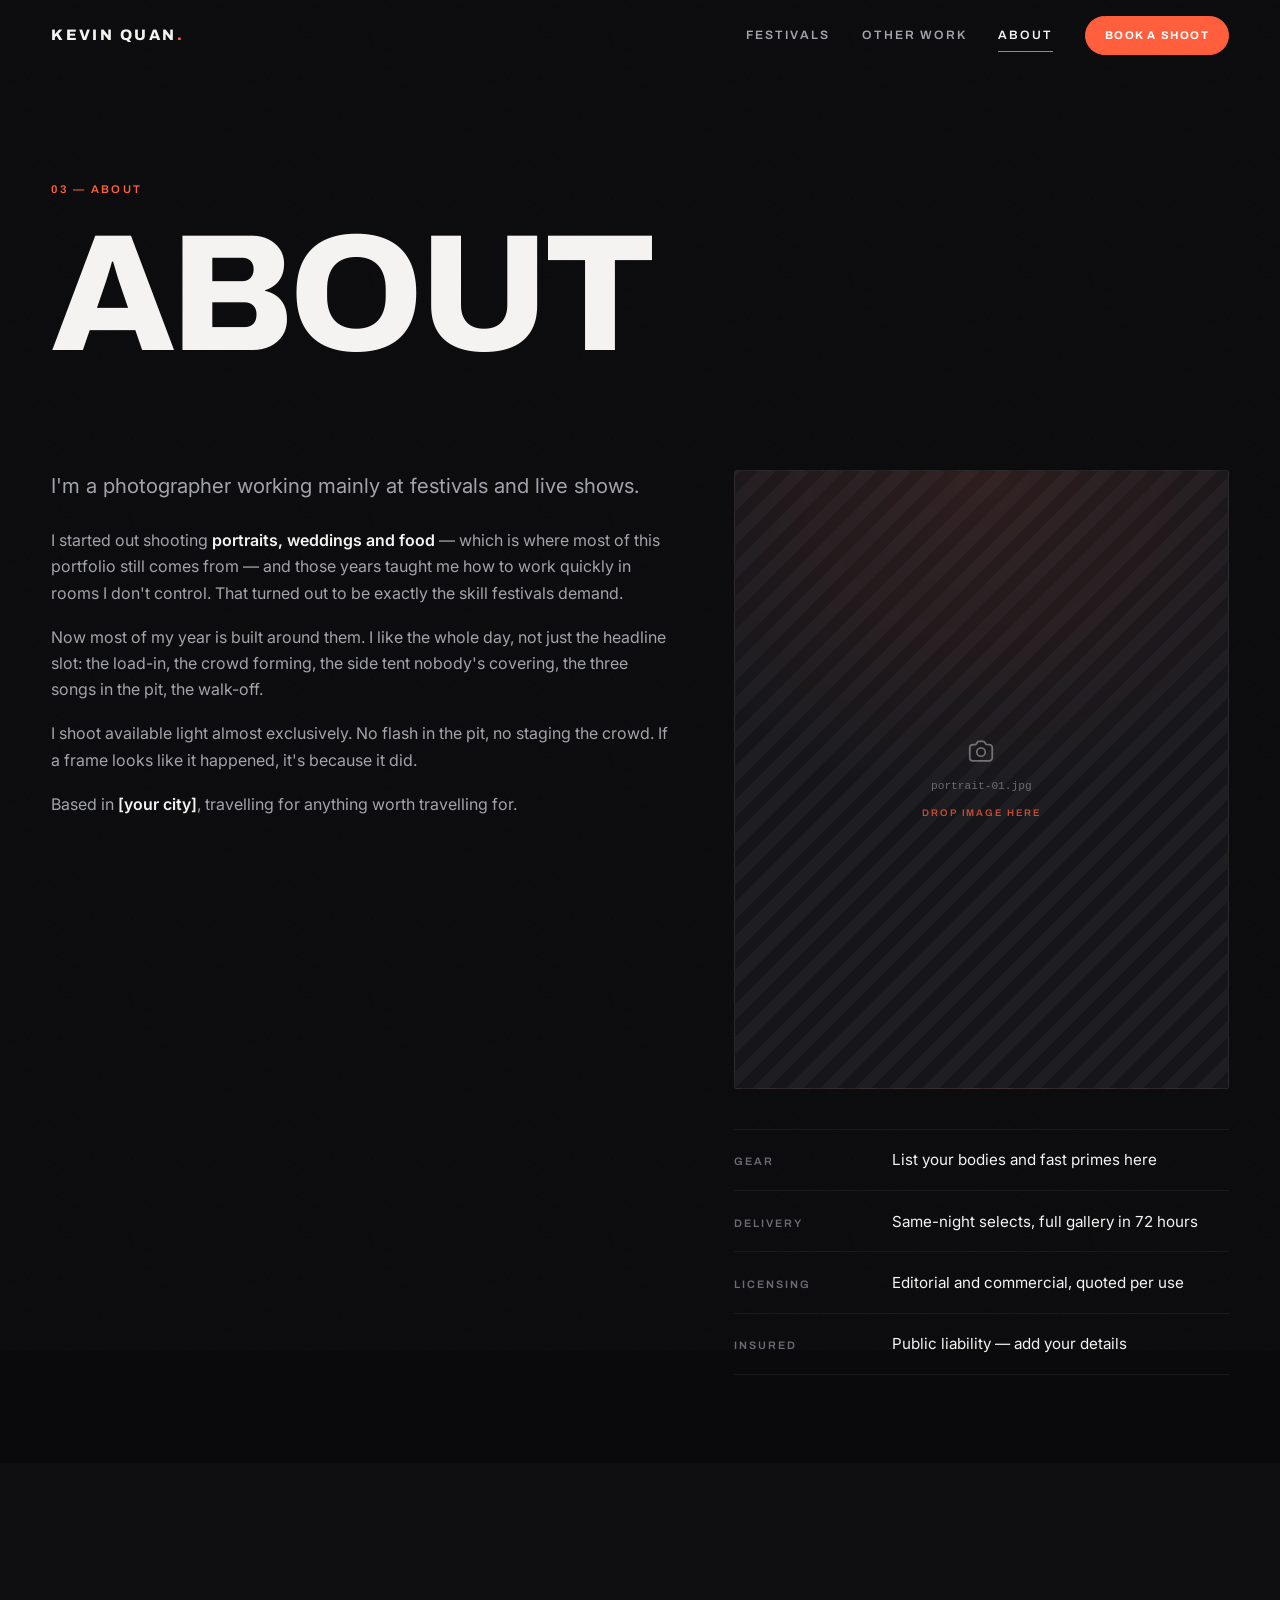
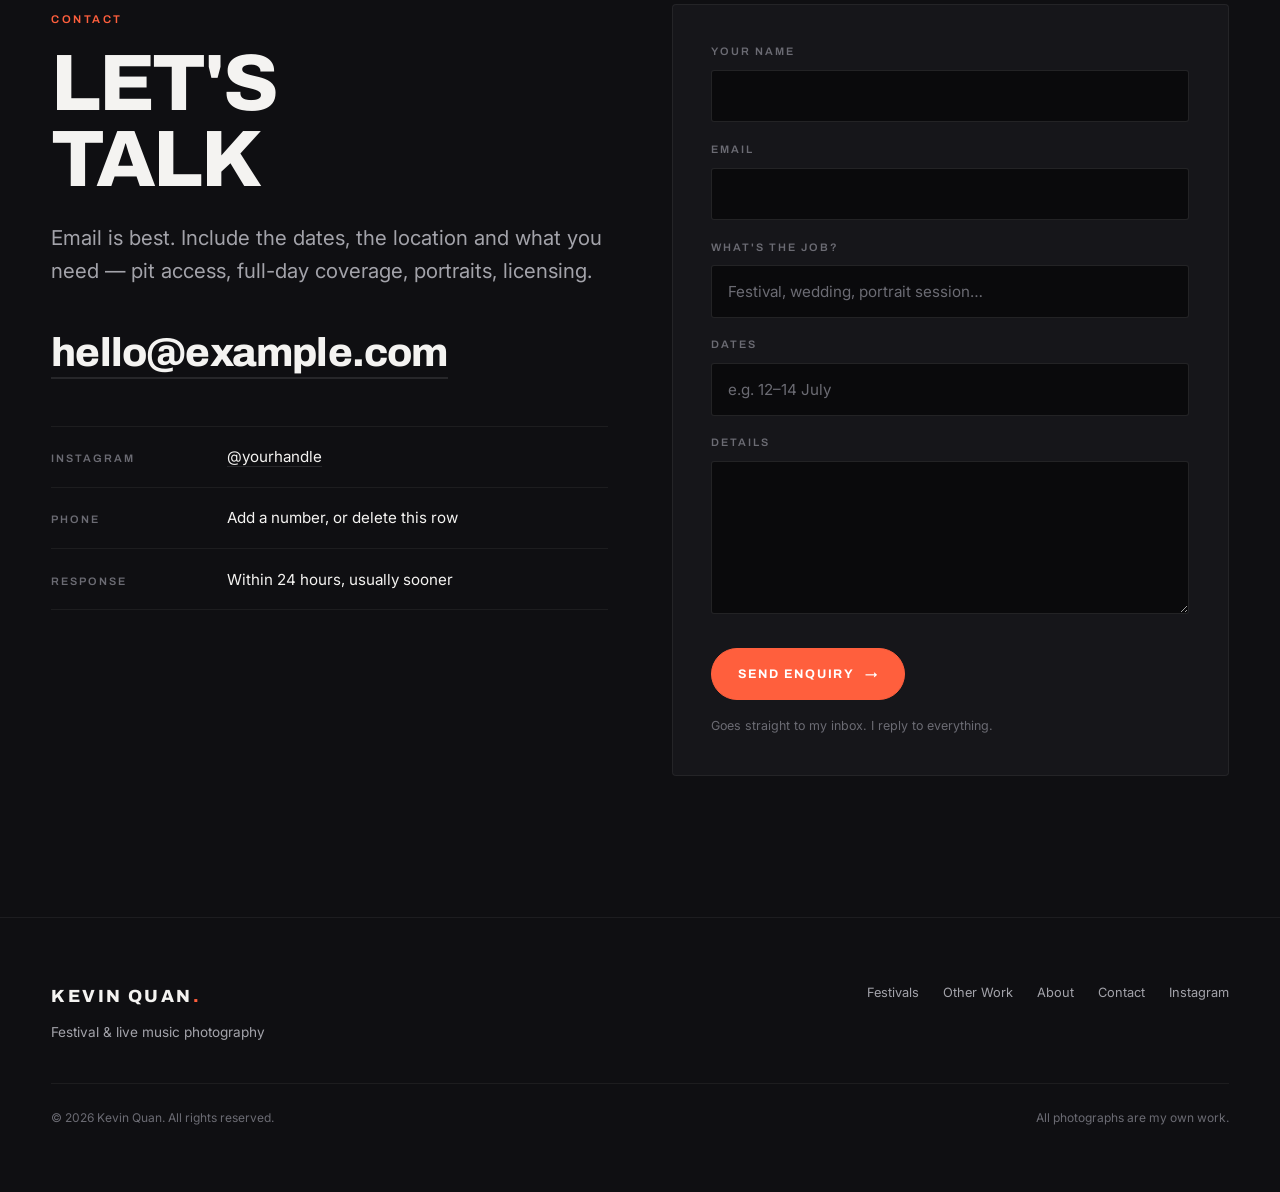
==== about.html @ b8f8f0ef "Initial site Static photography portfolio: festivals lead, with portraits, weddings and food under O" ====
<!doctype html>
<html lang="en">
<head>
<meta charset="utf-8">
<meta name="viewport" content="width=device-width, initial-scale=1">
<title>About &amp; Contact — Kevin Quan</title>
<meta name="description" content="About Kevin Quan, festival and live music photographer, and how to book a shoot.">
<meta name="theme-color" content="#0a0a0c">

<link rel="icon" href="assets/img/favicon.svg" type="image/svg+xml">
<link rel="preconnect" href="https://fonts.googleapis.com">
<link rel="preconnect" href="https://fonts.gstatic.com" crossorigin>
<link rel="stylesheet" href="https://fonts.googleapis.com/css2?family=Archivo:wght@600;700;800&family=Inter:wght@400;500;600&display=swap">
<link rel="stylesheet" href="assets/css/style.css">
<!-- If JavaScript is off, don't leave the page hidden behind the reveal animation -->
<noscript><style>[data-reveal]{opacity:1 !important;transform:none !important}</style></noscript>
</head>

<body data-page="about">

<div class="grain" aria-hidden="true"></div>
<a class="skip" href="#main">Skip to content</a>

<header class="nav is-stuck" id="nav">
  <div class="nav__inner">
    <a class="nav__brand" href="index.html">Kevin Quan<i>.</i></a>
    <nav class="nav__links" aria-label="Main">
      <a href="festivals.html" data-nav="festivals">Festivals</a>
      <a href="work.html" data-nav="work">Other Work</a>
      <a href="about.html" data-nav="about">About</a>
      <a class="btn btn--sm btn--accent" href="#contact">Book a shoot</a>
    </nav>
    <button class="nav__toggle" type="button" aria-label="Menu" aria-expanded="false">
      <span></span><span></span><span></span>
    </button>
  </div>
</header>

<main id="main">

  <section class="page-head">
    <div class="wrap">
      <span class="eyebrow eyebrow--accent">03 — About</span>
      <h1 class="display-xl">About</h1>
    </div>
  </section>

  <section class="section--tight" style="padding-top:0">
    <div class="wrap">
      <div class="split split--sidebar">

        <div class="prose" data-reveal>
          <!-- ▼ REWRITE THIS IN YOUR OWN WORDS. It's the part people actually
                 read before they email you. Keep it short and specific. -->
          <p class="lede" style="margin-bottom:1.5rem">
            I'm a photographer working mainly at festivals and live shows.
          </p>
          <p>
            I started out shooting <strong>portraits, weddings and food</strong> —
            which is where most of this portfolio still comes from — and those
            years taught me how to work quickly in rooms I don't control. That
            turned out to be exactly the skill festivals demand.
          </p>
          <p>
            Now most of my year is built around them. I like the whole day, not
            just the headline slot: the load-in, the crowd forming, the side
            tent nobody's covering, the three songs in the pit, the walk-off.
          </p>
          <p>
            I shoot available light almost exclusively. No flash in the pit, no
            staging the crowd. If a frame looks like it happened, it's because
            it did.
          </p>
          <p>
            Based in <strong>[your city]</strong>, travelling for anything worth
            travelling for.
          </p>
        </div>

        <div data-reveal style="--i:1">
          <!-- Optional portrait of you. Drop a file at this path and it appears. -->
          <div class="split__media" data-card-media="portraits"></div>

          <dl class="facts">
            <div class="facts__row">
              <dt>Gear</dt>
              <dd>List your bodies and fast primes here</dd>
            </div>
            <div class="facts__row">
              <dt>Delivery</dt>
              <dd>Same-night selects, full gallery in 72 hours</dd>
            </div>
            <div class="facts__row">
              <dt>Licensing</dt>
              <dd>Editorial and commercial, quoted per use</dd>
            </div>
            <div class="facts__row">
              <dt>Insured</dt>
              <dd>Public liability — add your details</dd>
            </div>
          </dl>
        </div>

      </div>
    </div>
  </section>

  <!-- ===================== CONTACT ===================== -->
  <section class="section section--alt" id="contact">
    <div class="wrap">
      <div class="split">

        <div data-reveal>
          <span class="eyebrow eyebrow--accent">Contact</span>
          <h2 class="display-lg" style="margin:1rem 0 1.5rem">Let's<br>talk</h2>
          <p class="lede" style="margin-bottom:2rem">
            Email is best. Include the dates, the location and what you need —
            pit access, full-day coverage, portraits, licensing.
          </p>

          <p style="margin-bottom:2rem">
            <a class="mail-link" href="mailto:hello@example.com">hello@example.com</a>
          </p>

          <dl class="facts">
            <div class="facts__row">
              <dt>Instagram</dt>
              <dd><a href="https://instagram.com/" rel="me noopener" target="_blank" style="border-bottom:1px solid var(--line)">@yourhandle</a></dd>
            </div>
            <div class="facts__row">
              <dt>Phone</dt>
              <dd>Add a number, or delete this row</dd>
            </div>
            <div class="facts__row">
              <dt>Response</dt>
              <dd>Within 24 hours, usually sooner</dd>
            </div>
          </dl>
        </div>

        <!-- ===================================================================
             OPTIONAL CONTACT FORM

             GitHub Pages serves static files only — it cannot process a form
             on its own. To make this work, use a free form relay:

               1. Sign up at https://formspree.io (free tier is fine)
               2. Create a form, copy the endpoint it gives you
               3. Paste it into the action="" below, replacing YOUR_FORM_ID

             Until you do that, the form will not send anything. If you'd
             rather not bother, delete this whole <div> — the email address
             on the left is enough for most photographers.
        =================================================================== -->
        <div data-reveal style="--i:1">
          <form class="form" action="https://formspree.io/f/YOUR_FORM_ID" method="POST">
            <div class="field">
              <label for="name">Your name</label>
              <input id="name" name="name" type="text" required autocomplete="name">
            </div>

            <div class="field">
              <label for="email">Email</label>
              <input id="email" name="email" type="email" required autocomplete="email">
            </div>

            <div class="field">
              <label for="subject">What's the job?</label>
              <input id="subject" name="subject" type="text"
                     placeholder="Festival, wedding, portrait session…">
            </div>

            <div class="field">
              <label for="dates">Dates</label>
              <input id="dates" name="dates" type="text" placeholder="e.g. 12–14 July">
            </div>

            <div class="field">
              <label for="message">Details</label>
              <textarea id="message" name="message" rows="5" required></textarea>
            </div>

            <button class="btn btn--accent" type="submit">
              Send enquiry <span aria-hidden="true">→</span>
            </button>

            <p class="form__note">
              Goes straight to my inbox. I reply to everything.
            </p>
          </form>
        </div>

      </div>
    </div>
  </section>

</main>

<footer class="footer">
  <div class="wrap">
    <div class="footer__grid">
      <div>
        <p class="footer__brand">Kevin Quan<i>.</i></p>
        <p class="muted" style="font-size:0.85rem">Festival &amp; live music photography</p>
      </div>
      <nav class="footer__nav" aria-label="Footer">
        <a href="festivals.html">Festivals</a>
        <a href="work.html">Other Work</a>
        <a href="about.html">About</a>
        <a href="#contact">Contact</a>
        <a href="https://instagram.com/" rel="me noopener" target="_blank">Instagram</a>
      </nav>
    </div>
    <div class="footer__bottom">
      <span>© <span data-year>2026</span> Kevin Quan. All rights reserved.</span>
      <span>All photographs are my own work.</span>
    </div>
  </div>
</footer>

<script src="assets/js/photos.js"></script>
<script src="assets/js/site.js"></script>
</body>
</html>
---- assets/css/style.css ----
/* ===========================================================================
   Kevin Quan — Festival Photography
   Dark editorial. One stylesheet, no build step.

   Sections:
     1.  Tokens
     2.  Reset & base
     3.  Type
     4.  Layout helpers
     5.  Nav
     6.  Hero + parallax
     7.  Marquee
     8.  Masonry grid + tiles + placeholders
     9.  Filter chips
     10. Category cards
     11. Sections, CTA, footer
     12. Lightbox
     13. Reveal animations
     14. Reduced motion & print
   =========================================================================== */

/* ---------------------------------------------------------------- 1. TOKENS */

:root {
  /* Surfaces — near-black, slightly warm, so photos read as the light source */
  --bg:          #0a0a0c;
  --bg-2:        #0f0f12;
  --surface:     #16161a;
  --surface-2:   #1d1d22;
  --line:        rgba(255, 255, 255, 0.10);
  --line-soft:   rgba(255, 255, 255, 0.06);

  /* Ink */
  --text:        #f4f3f1;
  --text-dim:    #a3a3aa;
  --text-faint:  #6b6b73;

  /* One accent only: warm ember, the colour of stage wash */
  --accent:      #ff5f3d;
  --accent-soft: rgba(255, 95, 61, 0.14);

  /* Type */
  --font-display: "Archivo", "Helvetica Neue", Arial, sans-serif;
  --font-body:    "Inter", -apple-system, BlinkMacSystemFont, "Segoe UI", Roboto, sans-serif;

  /* Rhythm */
  --gutter:      clamp(1.25rem, 4vw, 3.5rem);
  --maxw:        1500px;
  --maxw-text:   62ch;
  --section-y:   clamp(4.5rem, 11vw, 9.5rem);

  /* Motion */
  --ease:        cubic-bezier(0.22, 1, 0.36, 1);
  --ease-out:    cubic-bezier(0.16, 1, 0.3, 1);

  --nav-h:       72px;
}

/* ------------------------------------------------------- 2. RESET & BASE */

*, *::before, *::after { box-sizing: border-box; }

* { margin: 0; }

html {
  -webkit-text-size-adjust: 100%;
  scroll-behavior: smooth;
  scroll-padding-top: var(--nav-h);
}

body {
  background: var(--bg);
  color: var(--text);
  font-family: var(--font-body);
  font-size: 1rem;
  line-height: 1.65;
  -webkit-font-smoothing: antialiased;
  -moz-osx-font-smoothing: grayscale;
  overflow-x: hidden;
}

body.menu-open { overflow: hidden; }
body.lightbox-open { overflow: hidden; }

img, svg, video { display: block; max-width: 100%; }

a { color: inherit; text-decoration: none; }

button { font: inherit; color: inherit; background: none; border: 0; cursor: pointer; }

:focus-visible {
  outline: 2px solid var(--accent);
  outline-offset: 3px;
  border-radius: 2px;
}

::selection { background: var(--accent); color: #fff; }

/* Skip link — keyboard users land here first */
.skip {
  position: absolute;
  left: -9999px;
  top: 0;
  z-index: 200;
  background: var(--accent);
  color: #fff;
  padding: 0.75rem 1.25rem;
  font-weight: 600;
}
.skip:focus { left: 0; }

/* Film grain. Cheap, fixed, and it stops large flat blacks from banding.
   This is a big part of why the site doesn't read as a stock template. */
.grain {
  position: fixed;
  inset: -50%;
  z-index: 1;
  pointer-events: none;
  opacity: 0.035;
  background-image: url("data:image/svg+xml,%3Csvg xmlns='http://www.w3.org/2000/svg' width='240' height='240'%3E%3Cfilter id='n'%3E%3CfeTurbulence type='fractalNoise' baseFrequency='0.85' numOctaves='4' stitchTiles='stitch'/%3E%3C/filter%3E%3Crect width='100%25' height='100%25' filter='url(%23n)'/%3E%3C/svg%3E");
}

/* ------------------------------------------------------------------ 3. TYPE */

h1, h2, h3, h4, .display {
  font-family: var(--font-display);
  font-weight: 800;
  line-height: 0.95;
  letter-spacing: -0.03em;
  text-wrap: balance;
}

.display-xl {
  font-size: clamp(3.25rem, 13vw, 11rem);
  text-transform: uppercase;
}

.display-lg {
  font-size: clamp(2.25rem, 6.5vw, 5rem);
  text-transform: uppercase;
}

.display-md {
  font-size: clamp(1.5rem, 3vw, 2.5rem);
  text-transform: uppercase;
  letter-spacing: -0.02em;
}

/* Small uppercase label — used for kickers, nav, meta. The site's connective
   tissue. */
.eyebrow {
  font-family: var(--font-display);
  font-size: 0.7rem;
  font-weight: 600;
  text-transform: uppercase;
  letter-spacing: 0.22em;
  color: var(--text-faint);
}

.eyebrow--accent { color: var(--accent); }

.lede {
  font-size: clamp(1.05rem, 1.6vw, 1.3rem);
  line-height: 1.6;
  color: var(--text-dim);
  max-width: var(--maxw-text);
}

.muted { color: var(--text-dim); }

/* Index numerals, e.g. 01 / 15 */
.index-num {
  font-family: var(--font-display);
  font-variant-numeric: tabular-nums;
  font-size: 0.7rem;
  letter-spacing: 0.12em;
  color: var(--text-faint);
}

/* ------------------------------------------------------- 4. LAYOUT HELPERS */

.wrap {
  width: 100%;
  max-width: var(--maxw);
  margin-inline: auto;
  padding-inline: var(--gutter);
  position: relative;
  z-index: 2;
}

.wrap--narrow { max-width: 900px; }

.section { padding-block: var(--section-y); }
.section--tight { padding-block: clamp(3rem, 7vw, 5.5rem); }
.section--alt { background: var(--bg-2); }

.rule { height: 1px; background: var(--line-soft); border: 0; }

/* Section heading: eyebrow on the left, title below, link on the right */
.section-head {
  display: flex;
  align-items: flex-end;
  justify-content: space-between;
  gap: 2rem;
  flex-wrap: wrap;
  margin-bottom: clamp(2rem, 4vw, 3.5rem);
}

.section-head__text { max-width: 44ch; }
.section-head .eyebrow { display: block; margin-bottom: 0.9rem; }

/* Buttons */
.btn {
  display: inline-flex;
  align-items: center;
  gap: 0.6rem;
  font-family: var(--font-display);
  font-size: 0.78rem;
  font-weight: 700;
  text-transform: uppercase;
  letter-spacing: 0.14em;
  padding: 0.95rem 1.6rem;
  border: 1px solid var(--line);
  border-radius: 999px;
  color: var(--text);
  transition: background 0.35s var(--ease), border-color 0.35s var(--ease),
              color 0.35s var(--ease), transform 0.35s var(--ease);
}

.btn:hover {
  background: var(--text);
  border-color: var(--text);
  color: var(--bg);
  transform: translateY(-2px);
}

.btn--accent { background: var(--accent); border-color: var(--accent); color: #fff; }
.btn--accent:hover { background: #fff; border-color: #fff; color: var(--bg); }

.btn--sm { padding: 0.6rem 1.15rem; font-size: 0.7rem; }

/* Text link with an arrow that slides */
.link-arrow {
  display: inline-flex;
  align-items: center;
  gap: 0.5rem;
  font-family: var(--font-display);
  font-size: 0.78rem;
  font-weight: 700;
  text-transform: uppercase;
  letter-spacing: 0.14em;
  padding-bottom: 0.35rem;
  border-bottom: 1px solid var(--line);
  transition: border-color 0.35s var(--ease), color 0.35s var(--ease);
}

.link-arrow span { transition: transform 0.35s var(--ease); }
.link-arrow:hover { color: var(--accent); border-color: var(--accent); }
.link-arrow:hover span { transform: translateX(5px); }

/* -------------------------------------------------------------------- 5. NAV */

.nav {
  position: fixed;
  inset: 0 0 auto 0;
  z-index: 100;
  height: var(--nav-h);
  display: flex;
  align-items: center;
  transition: background 0.45s var(--ease), border-color 0.45s var(--ease),
              backdrop-filter 0.45s var(--ease);
  border-bottom: 1px solid transparent;
}

/* Solid once you've scrolled past the hero */
.nav.is-stuck {
  background: rgba(10, 10, 12, 0.82);
  backdrop-filter: blur(14px) saturate(1.4);
  -webkit-backdrop-filter: blur(14px) saturate(1.4);
  border-bottom-color: var(--line-soft);
}

.nav__inner {
  width: 100%;
  max-width: var(--maxw);
  margin-inline: auto;
  padding-inline: var(--gutter);
  display: flex;
  align-items: center;
  justify-content: space-between;
  gap: 2rem;
}

.nav__brand {
  font-family: var(--font-display);
  font-weight: 800;
  font-size: 0.95rem;
  text-transform: uppercase;
  letter-spacing: 0.16em;
  white-space: nowrap;
}

.nav__brand i { color: var(--accent); font-style: normal; }

.nav__links {
  display: flex;
  align-items: center;
  gap: clamp(1.25rem, 2.5vw, 2.25rem);
}

.nav__links a:not(.btn) {
  font-family: var(--font-display);
  font-size: 0.76rem;
  font-weight: 600;
  text-transform: uppercase;
  letter-spacing: 0.16em;
  color: var(--text-dim);
  position: relative;
  padding-block: 0.4rem;
  transition: color 0.3s var(--ease);
}

.nav__links a:not(.btn)::after {
  content: "";
  position: absolute;
  left: 0;
  bottom: 0;
  width: 100%;
  height: 1px;
  background: var(--accent);
  transform: scaleX(0);
  transform-origin: right;
  transition: transform 0.4s var(--ease);
}

.nav__links a:not(.btn):hover { color: var(--text); }
.nav__links a:not(.btn):hover::after { transform: scaleX(1); transform-origin: left; }

/* Current page */
body[data-page="festivals"] [data-nav="festivals"],
body[data-page="work"]      [data-nav="work"],
body[data-page="about"]     [data-nav="about"] { color: var(--text); }

body[data-page="festivals"] [data-nav="festivals"]::after,
body[data-page="work"]      [data-nav="work"]::after,
body[data-page="about"]     [data-nav="about"]::after { transform: scaleX(1); }

/* Hamburger */
.nav__toggle {
  display: none;
  width: 44px;
  height: 44px;
  margin-right: -10px;
  position: relative;
  z-index: 110;
}

.nav__toggle span {
  display: block;
  width: 22px;
  height: 1.5px;
  background: var(--text);
  margin: 5px auto;
  transition: transform 0.4s var(--ease), opacity 0.25s var(--ease);
}

body.menu-open .nav__toggle span:nth-child(1) { transform: translateY(6.5px) rotate(45deg); }
body.menu-open .nav__toggle span:nth-child(2) { opacity: 0; }
body.menu-open .nav__toggle span:nth-child(3) { transform: translateY(-6.5px) rotate(-45deg); }

@media (max-width: 800px) {
  .nav__toggle { display: block; }

  .nav__links {
    position: fixed;
    inset: 0;
    flex-direction: column;
    align-items: flex-start;
    justify-content: center;
    gap: 0.5rem;
    padding: 0 var(--gutter);
    background: var(--bg);
    opacity: 0;
    visibility: hidden;
    transition: opacity 0.4s var(--ease), visibility 0.4s;
  }

  body.menu-open .nav__links { opacity: 1; visibility: visible; }

  .nav__links a:not(.btn) {
    font-size: clamp(2rem, 9vw, 3rem);
    font-weight: 800;
    letter-spacing: -0.02em;
    text-transform: uppercase;
    color: var(--text);
    padding-block: 0.3rem;
    opacity: 0;
    transform: translateY(18px);
    transition: opacity 0.5s var(--ease), transform 0.5s var(--ease);
  }

  .nav__links a:not(.btn)::after { display: none; }

  body.menu-open .nav__links a:not(.btn) { opacity: 1; transform: none; }
  body.menu-open .nav__links a:nth-child(1) { transition-delay: 0.08s; }
  body.menu-open .nav__links a:nth-child(2) { transition-delay: 0.14s; }
  body.menu-open .nav__links a:nth-child(3) { transition-delay: 0.20s; }

  .nav__links .btn {
    margin-top: 2rem;
    opacity: 0;
    transform: translateY(18px);
    transition: opacity 0.5s var(--ease) 0.26s, transform 0.5s var(--ease) 0.26s;
  }
  body.menu-open .nav__links .btn { opacity: 1; transform: none; }
}

/* ------------------------------------------------------- 6. HERO + PARALLAX */

.hero {
  position: relative;
  min-height: 100svh;
  display: flex;
  align-items: flex-end;
  overflow: hidden;
  isolation: isolate;
}

/* Taller than the viewport so it has room to drift */
.hero__media {
  position: absolute;
  inset: -12% 0 -12% 0;
  z-index: -2;
  will-change: transform;
}

.hero__media img,
.hero__media .ph {
  width: 100%;
  height: 100%;
  object-fit: cover;
}

/* Two gradients: one to seat the type, one to fade into the next section */
.hero::before {
  content: "";
  position: absolute;
  inset: 0;
  z-index: -1;
  background:
    linear-gradient(to top, var(--bg) 2%, rgba(10,10,12,0.55) 42%, rgba(10,10,12,0.18) 75%),
    linear-gradient(to right, rgba(10,10,12,0.72), rgba(10,10,12,0.15) 60%);
}

.hero__inner { padding-bottom: clamp(3.5rem, 9vh, 7rem); width: 100%; }

.hero__kicker {
  display: flex;
  align-items: center;
  gap: 0.85rem;
  margin-bottom: clamp(1rem, 2.5vw, 1.75rem);
}

.hero__kicker::before {
  content: "";
  width: clamp(28px, 5vw, 64px);
  height: 1px;
  background: var(--accent);
}

.hero__title { margin-bottom: 1.5rem; }

/* Each word animates up from behind a mask */
.hero__title .line { display: block; overflow: hidden; }
.hero__title .line > span {
  display: block;
  transform: translateY(105%);
  animation: rise 1.05s var(--ease-out) forwards;
}
.hero__title .line:nth-child(2) > span { animation-delay: 0.1s; }

@keyframes rise { to { transform: translateY(0); } }

.hero__sub {
  max-width: 46ch;
  font-size: clamp(1rem, 1.5vw, 1.2rem);
  color: var(--text-dim);
  margin-bottom: 2.25rem;
  animation: fadeUp 0.9s var(--ease-out) 0.4s both;
}

.hero__actions {
  display: flex;
  gap: 0.9rem;
  flex-wrap: wrap;
  animation: fadeUp 0.9s var(--ease-out) 0.55s both;
}

@keyframes fadeUp {
  from { opacity: 0; transform: translateY(20px); }
  to   { opacity: 1; transform: none; }
}

/* Scroll cue */
.hero__cue {
  position: absolute;
  right: var(--gutter);
  bottom: clamp(3.5rem, 9vh, 7rem);
  z-index: 3;
  display: flex;
  align-items: center;
  gap: 0.75rem;
  writing-mode: vertical-rl;
  animation: fadeUp 0.9s var(--ease-out) 0.8s both;
}

.hero__cue::after {
  content: "";
  width: 1px;
  height: 56px;
  background: linear-gradient(to bottom, var(--accent), transparent);
  animation: cue 2.2s var(--ease) infinite;
}

@keyframes cue {
  0%, 100% { transform: scaleY(1); opacity: 1; transform-origin: top; }
  50%      { transform: scaleY(0.35); opacity: 0.4; transform-origin: top; }
}

@media (max-width: 640px) { .hero__cue { display: none; } }

/* Shorter hero for interior pages */
.page-head {
  position: relative;
  padding-top: calc(var(--nav-h) + clamp(4rem, 12vh, 8rem));
  padding-bottom: clamp(2.5rem, 6vw, 4.5rem);
}

.page-head .eyebrow { display: block; margin-bottom: 1.1rem; }
.page-head h1 { margin-bottom: 1.5rem; }

/* --------------------------------------------------------------- 7. MARQUEE */

.marquee {
  border-block: 1px solid var(--line-soft);
  padding-block: clamp(1.1rem, 2.5vw, 1.9rem);
  overflow: hidden;
  position: relative;
  z-index: 2;
  background: var(--bg);
  /* Feather both ends so it doesn't hard-cut at the viewport edge */
  -webkit-mask-image: linear-gradient(to right, transparent, #000 8%, #000 92%, transparent);
          mask-image: linear-gradient(to right, transparent, #000 8%, #000 92%, transparent);
}

.marquee__track {
  display: flex;
  width: max-content;
  animation: slide 42s linear infinite;
}

.marquee:hover .marquee__track { animation-play-state: paused; }

.marquee__item {
  display: flex;
  align-items: center;
  gap: clamp(1.75rem, 4vw, 3.25rem);
  padding-right: clamp(1.75rem, 4vw, 3.25rem);
  font-family: var(--font-display);
  font-weight: 800;
  font-size: clamp(1.1rem, 2.6vw, 2rem);
  text-transform: uppercase;
  letter-spacing: -0.01em;
  color: var(--text-faint);
  white-space: nowrap;
  transition: color 0.4s var(--ease);
}

.marquee__item:hover { color: var(--text); }

.marquee__item::after {
  content: "";
  width: 7px;
  height: 7px;
  border-radius: 50%;
  background: var(--accent);
  flex: none;
}

@keyframes slide { to { transform: translateX(-50%); } }

/* ------------------------------------------- 8. MASONRY GRID + TILES */

/* True masonry: CSS Grid with a fine row unit, and JS spans each tile across
   however many rows its aspect ratio needs. Keeps left-to-right reading order,
   which CSS `columns` would not. */
.grid {
  --gap: clamp(0.75rem, 1.4vw, 1.25rem);

  display: grid;
  grid-template-columns: repeat(auto-fill, minmax(min(300px, 100%), 1fr));

  /* 1px rows + zero row-gap. JS spans each tile across (imageHeight + gap)
     rows, so the vertical gap is exact rather than quantised to the row
     height — that's what stops the columns drifting out of alignment. */
  grid-auto-rows: 1px;
  column-gap: var(--gap);
  row-gap: 0;

  /* Tiles must be their content's height, not stretched to fill the span. */
  align-items: start;
}

.grid--loose { grid-template-columns: repeat(auto-fill, minmax(min(380px, 100%), 1fr)); }

.tile {
  position: relative;
  /* JS sets grid-row-end. Until then this keeps things sane. */
  grid-row-end: span 30;
}

.tile__btn {
  display: block;
  width: 100%;
  height: auto;       /* content decides the height; JS turns it into a row span */
  padding: 0;
  position: relative;
  overflow: hidden;
  background: var(--surface);
  border-radius: 3px;
  cursor: zoom-in;
}

/* aspect-ratio is set inline per photo, so the shape is reserved before the
   file downloads — nothing reflows while the gallery loads. */
.tile__media {
  display: block;
  position: relative;
  width: 100%;
  overflow: hidden;
}

.tile__media img {
  position: absolute;
  inset: 0;
  width: 100%;
  height: 100%;
  object-fit: cover;
  transition: transform 0.85s var(--ease), filter 0.5s var(--ease);
}

/* Lift + zoom on hover. The scale is on the image, the lift on the tile, so
   the caption doesn't scale with it. */
.tile__btn::after {
  content: "";
  position: absolute;
  inset: 0;
  background: linear-gradient(to top, rgba(0,0,0,0.75) 0%, rgba(0,0,0,0.12) 42%, transparent 70%);
  opacity: 0;
  transition: opacity 0.45s var(--ease);
  pointer-events: none;
}

@media (hover: hover) {
  .tile__btn { transition: transform 0.55s var(--ease); }
  .tile__btn:hover { transform: translateY(-5px); }
  .tile__btn:hover img { transform: scale(1.055); }
  .tile__btn:hover::after { opacity: 1; }
  .tile__btn:hover .tile__cap { opacity: 1; transform: none; }
}

/* On touch, there's no hover — keep captions visible */
@media (hover: none) {
  .tile__btn::after { opacity: 1; }
  .tile__cap { opacity: 1 !important; transform: none !important; }
}

.tile__cap {
  position: absolute;
  left: 0;
  right: 0;
  bottom: 0;
  z-index: 2;
  padding: clamp(0.9rem, 1.6vw, 1.35rem);
  display: flex;
  align-items: flex-end;
  justify-content: space-between;
  gap: 1rem;
  opacity: 0;
  transform: translateY(10px);
  transition: opacity 0.45s var(--ease), transform 0.45s var(--ease);
  pointer-events: none;
}

.tile__cap-text { display: block; text-align: left; }

.tile__title {
  display: block;
  font-family: var(--font-display);
  font-size: clamp(0.9rem, 1.25vw, 1.05rem);
  font-weight: 700;
  letter-spacing: -0.01em;
  line-height: 1.25;
}

.tile__meta {
  display: block;
  font-size: 0.7rem;
  letter-spacing: 0.14em;
  text-transform: uppercase;
  color: var(--accent);
  margin-top: 0.3rem;
  font-family: var(--font-display);
  font-weight: 600;
}

.tile__cap .index-num { flex: none; color: rgba(255,255,255,0.6); }

/* --- Placeholder shown when the image file isn't there yet --------------- */

.ph {
  position: absolute;
  inset: 0;
  display: grid;
  place-content: center;
  gap: 0.7rem;
  justify-items: center;
  text-align: center;
  padding: 1.25rem;
  background:
    radial-gradient(120% 90% at 50% 0%, rgba(255,95,61,0.10), transparent 60%),
    repeating-linear-gradient(
      -45deg,
      var(--surface) 0 12px,
      var(--surface-2) 12px 24px
    );
  border: 1px solid var(--line-soft);
}

.ph__icon {
  width: 30px;
  height: 30px;
  opacity: 0.4;
}

.ph__name {
  font-family: ui-monospace, "SF Mono", "Cascadia Mono", Consolas, monospace;
  font-size: 0.7rem;
  line-height: 1.5;
  color: var(--text-faint);
  word-break: break-all;
  max-width: 24ch;
}

.ph__hint {
  font-family: var(--font-display);
  font-size: 0.6rem;
  font-weight: 600;
  letter-spacing: 0.2em;
  text-transform: uppercase;
  color: var(--accent);
  opacity: 0.75;
}

/* Once a real image loads we hide the placeholder underneath it.
   Applies everywhere: tiles, hero, category cards, the about portrait. */
.has-image > .ph { display: none; }
img.is-missing  { display: none; }

/* Fade each image in as it decodes, so the grid doesn't pop */
.tile__media img { opacity: 0; transition: opacity 0.6s var(--ease), transform 0.85s var(--ease); }
.tile__media.has-image img { opacity: 1; }

/* -------------------------------------------------------- 9. FILTER CHIPS */

.filters {
  display: flex;
  flex-wrap: wrap;
  gap: 0.5rem;
  margin-bottom: clamp(1.75rem, 3.5vw, 2.75rem);
}

.chip {
  font-family: var(--font-display);
  font-size: 0.72rem;
  font-weight: 600;
  text-transform: uppercase;
  letter-spacing: 0.14em;
  padding: 0.55rem 1.1rem;
  border: 1px solid var(--line);
  border-radius: 999px;
  color: var(--text-dim);
  transition: color 0.3s var(--ease), border-color 0.3s var(--ease),
              background 0.3s var(--ease);
  white-space: nowrap;
}

.chip:hover { color: var(--text); border-color: var(--text-dim); }

.chip[aria-pressed="true"] {
  background: var(--accent);
  border-color: var(--accent);
  color: #fff;
}

.filters__count {
  margin-left: auto;
  align-self: center;
  font-size: 0.72rem;
  letter-spacing: 0.14em;
  text-transform: uppercase;
  color: var(--text-faint);
  font-family: var(--font-display);
  font-weight: 600;
}

@media (max-width: 640px) { .filters__count { display: none; } }

/* ----------------------------------------------------- 10. CATEGORY CARDS */

.cards {
  display: grid;
  grid-template-columns: repeat(auto-fit, minmax(min(300px, 100%), 1fr));
  gap: clamp(0.85rem, 1.5vw, 1.25rem);
}

.card {
  position: relative;
  display: block;
  overflow: hidden;
  border-radius: 3px;
  aspect-ratio: 4 / 5;
  background: var(--surface);
  isolation: isolate;
}

.card__media { position: absolute; inset: 0; }

.card__media img {
  width: 100%;
  height: 100%;
  object-fit: cover;
  transition: transform 0.9s var(--ease), filter 0.6s var(--ease);
  filter: grayscale(0.55) brightness(0.72);
}

.card::after {
  content: "";
  position: absolute;
  inset: 0;
  z-index: 1;
  background: linear-gradient(to top, rgba(0,0,0,0.85), rgba(0,0,0,0.15) 55%, transparent);
}

.card__body {
  position: absolute;
  inset: auto 0 0 0;
  z-index: 2;
  padding: clamp(1.25rem, 2.2vw, 1.85rem);
}

.card__body h3 { margin-bottom: 0.4rem; }

.card__body p {
  font-size: 0.85rem;
  color: var(--text-dim);
  max-width: 28ch;
  opacity: 0;
  max-height: 0;
  transform: translateY(8px);
  transition: opacity 0.45s var(--ease), max-height 0.45s var(--ease),
              transform 0.45s var(--ease);
}

.card:hover img { transform: scale(1.06); filter: grayscale(0) brightness(0.85); }
.card:hover p { opacity: 1; max-height: 6rem; transform: none; }

/* ------------------------------------------- 11. SECTIONS, CTA, FOOTER */

/* Two-column about block */
.split {
  display: grid;
  grid-template-columns: 1fr;
  gap: clamp(2rem, 5vw, 4.5rem);
  align-items: start;
}

@media (min-width: 900px) {
  .split { grid-template-columns: 1fr 1fr; }
  .split--sidebar { grid-template-columns: 5fr 4fr; }
}

.split__media {
  position: relative;
  aspect-ratio: 4 / 5;
  overflow: hidden;
  border-radius: 3px;
  background: var(--surface);
}

.split__media img { width: 100%; height: 100%; object-fit: cover; }

.prose p + p { margin-top: 1.1rem; }
.prose p { color: var(--text-dim); max-width: var(--maxw-text); }
.prose strong { color: var(--text); font-weight: 600; }

/* Definition-list style facts */
.facts { border-top: 1px solid var(--line-soft); margin-top: 2.5rem; }

.facts__row {
  display: grid;
  grid-template-columns: minmax(90px, 0.4fr) 1fr;
  gap: 1.5rem;
  padding-block: 1.1rem;
  border-bottom: 1px solid var(--line-soft);
  align-items: baseline;
}

.facts__row dt {
  font-family: var(--font-display);
  font-size: 0.68rem;
  font-weight: 600;
  text-transform: uppercase;
  letter-spacing: 0.18em;
  color: var(--text-faint);
}

.facts__row dd { margin: 0; font-size: 0.95rem; }

/* Contact form */
.form {
  background: var(--surface);
  border: 1px solid var(--line-soft);
  border-radius: 4px;
  padding: clamp(1.5rem, 3vw, 2.5rem);
}

.field { margin-bottom: 1.15rem; }

.field label {
  display: block;
  font-family: var(--font-display);
  font-size: 0.68rem;
  font-weight: 600;
  text-transform: uppercase;
  letter-spacing: 0.18em;
  color: var(--text-faint);
  margin-bottom: 0.55rem;
}

.field input,
.field textarea {
  width: 100%;
  font: inherit;
  font-size: 0.95rem;
  color: var(--text);
  background: var(--bg);
  border: 1px solid var(--line);
  border-radius: 3px;
  padding: 0.8rem 0.95rem;
  transition: border-color 0.3s var(--ease), background 0.3s var(--ease);
}

.field textarea { resize: vertical; min-height: 7rem; }

.field input::placeholder,
.field textarea::placeholder { color: var(--text-faint); }

.field input:focus,
.field textarea:focus {
  outline: none;
  border-color: var(--accent);
  background: var(--bg-2);
}

.form .btn { margin-top: 0.5rem; }

.form__note {
  margin-top: 1rem;
  font-size: 0.78rem;
  color: var(--text-faint);
}

/* Big closing call-to-action */
.cta {
  position: relative;
  text-align: center;
  padding-block: clamp(5rem, 14vw, 11rem);
  border-top: 1px solid var(--line-soft);
  overflow: hidden;
}

.cta::before {
  content: "";
  position: absolute;
  left: 50%;
  top: 0;
  width: min(900px, 120vw);
  height: 320px;
  transform: translateX(-50%);
  background: radial-gradient(ellipse at top, var(--accent-soft), transparent 68%);
  pointer-events: none;
}

.cta h2 { margin-bottom: 1.5rem; }
.cta .lede { margin-inline: auto; margin-bottom: 2.5rem; }

.mail-link {
  font-family: var(--font-display);
  font-weight: 800;
  font-size: clamp(1.15rem, 3.5vw, 2.5rem);
  letter-spacing: -0.02em;
  border-bottom: 2px solid var(--line);
  padding-bottom: 0.2rem;
  transition: color 0.35s var(--ease), border-color 0.35s var(--ease);
  word-break: break-word;
}

.mail-link:hover { color: var(--accent); border-color: var(--accent); }

/* Footer */
.footer {
  border-top: 1px solid var(--line-soft);
  padding-block: clamp(2.5rem, 5vw, 4rem);
  background: var(--bg-2);
}

.footer__grid {
  display: flex;
  flex-wrap: wrap;
  gap: 2rem;
  justify-content: space-between;
  align-items: flex-start;
}

.footer__brand {
  font-family: var(--font-display);
  font-weight: 800;
  font-size: 1.1rem;
  text-transform: uppercase;
  letter-spacing: 0.14em;
  margin-bottom: 0.6rem;
}

.footer__brand i { color: var(--accent); font-style: normal; }

.footer__nav { display: flex; gap: 1.5rem; flex-wrap: wrap; }

.footer__nav a {
  font-size: 0.8rem;
  color: var(--text-dim);
  transition: color 0.3s var(--ease);
}

.footer__nav a:hover { color: var(--accent); }

.footer__bottom {
  margin-top: 2.5rem;
  padding-top: 1.5rem;
  border-top: 1px solid var(--line-soft);
  display: flex;
  justify-content: space-between;
  gap: 1rem;
  flex-wrap: wrap;
  font-size: 0.75rem;
  color: var(--text-faint);
}

/* ---------------------------------------------------------- 12. LIGHTBOX */

.lb {
  position: fixed;
  inset: 0;
  z-index: 200;
  display: grid;
  grid-template-rows: auto 1fr auto;
  background: rgba(6, 6, 8, 0.97);
  backdrop-filter: blur(8px);
  -webkit-backdrop-filter: blur(8px);
  opacity: 0;
  visibility: hidden;
  transition: opacity 0.35s var(--ease), visibility 0.35s;
}

.lb.is-open { opacity: 1; visibility: visible; }

.lb__bar {
  display: flex;
  align-items: center;
  justify-content: space-between;
  gap: 1rem;
  padding: 1.15rem var(--gutter);
}

.lb__count {
  font-family: var(--font-display);
  font-variant-numeric: tabular-nums;
  font-size: 0.75rem;
  letter-spacing: 0.16em;
  color: var(--text-faint);
}

.lb__close {
  width: 44px;
  height: 44px;
  display: grid;
  place-content: center;
  border: 1px solid var(--line);
  border-radius: 50%;
  transition: background 0.3s var(--ease), border-color 0.3s var(--ease),
              transform 0.3s var(--ease);
}

.lb__close:hover {
  background: var(--accent);
  border-color: var(--accent);
  transform: rotate(90deg);
}

.lb__stage {
  position: relative;
  display: grid;
  place-items: center;
  padding-inline: var(--gutter);
  min-height: 0;
}

.lb__img {
  max-width: 100%;
  max-height: 100%;
  width: auto;
  height: auto;
  object-fit: contain;
  opacity: 0;
  transform: scale(0.985);
  transition: opacity 0.4s var(--ease), transform 0.5s var(--ease);
}

.lb__img.is-ready { opacity: 1; transform: none; }

/* Placeholder inside the lightbox needs a size to fill */
.lb__stage .ph {
  position: relative;
  inset: auto;
  width: min(70vw, 900px);
  aspect-ratio: 3 / 2;
}

.lb__nav {
  position: absolute;
  top: 50%;
  transform: translateY(-50%);
  width: 52px;
  height: 52px;
  display: grid;
  place-content: center;
  border: 1px solid var(--line);
  border-radius: 50%;
  background: rgba(10, 10, 12, 0.6);
  transition: background 0.3s var(--ease), border-color 0.3s var(--ease);
  z-index: 2;
}

.lb__nav:hover { background: var(--accent); border-color: var(--accent); }
.lb__nav--prev { left: calc(var(--gutter) * 0.35); }
.lb__nav--next { right: calc(var(--gutter) * 0.35); }

@media (max-width: 700px) {
  .lb__nav { width: 42px; height: 42px; }
  .lb__nav--prev { left: 8px; }
  .lb__nav--next { right: 8px; }
}

.lb__meta {
  padding: 1.25rem var(--gutter) 2rem;
  text-align: center;
  min-height: 5.5rem;
}

.lb__meta h2 {
  font-size: clamp(1rem, 2vw, 1.5rem);
  text-transform: none;
  letter-spacing: -0.015em;
  margin-bottom: 0.45rem;
}

.lb__meta p {
  font-family: var(--font-display);
  font-size: 0.72rem;
  font-weight: 600;
  letter-spacing: 0.18em;
  text-transform: uppercase;
  color: var(--accent);
}

/* -------------------------------------------------- 13. REVEAL ANIMATIONS */

[data-reveal] {
  opacity: 0;
  transform: translateY(26px);
  transition: opacity 0.9s var(--ease-out), transform 0.9s var(--ease-out);
  transition-delay: calc(var(--i, 0) * 70ms);
}

[data-reveal].is-in { opacity: 1; transform: none; }

/* Tiles stagger in waves rather than one very long cascade */
.tile[data-reveal] { transition-delay: calc(var(--i, 0) * 45ms); }

/* ------------------------------------------- 14. REDUCED MOTION & PRINT */

@media (prefers-reduced-motion: reduce) {
  html { scroll-behavior: auto; }

  *, *::before, *::after {
    animation-duration: 0.001ms !important;
    animation-iteration-count: 1 !important;
    transition-duration: 0.001ms !important;
    scroll-behavior: auto !important;
  }

  [data-reveal] { opacity: 1; transform: none; }
  .hero__title .line > span { transform: none; }
  .marquee__track { animation: none; }
  .hero__media { transform: none !important; }
}

@media print {
  .nav, .grain, .lb, .hero__cue, .marquee { display: none !important; }
  body { background: #fff; color: #000; }
}
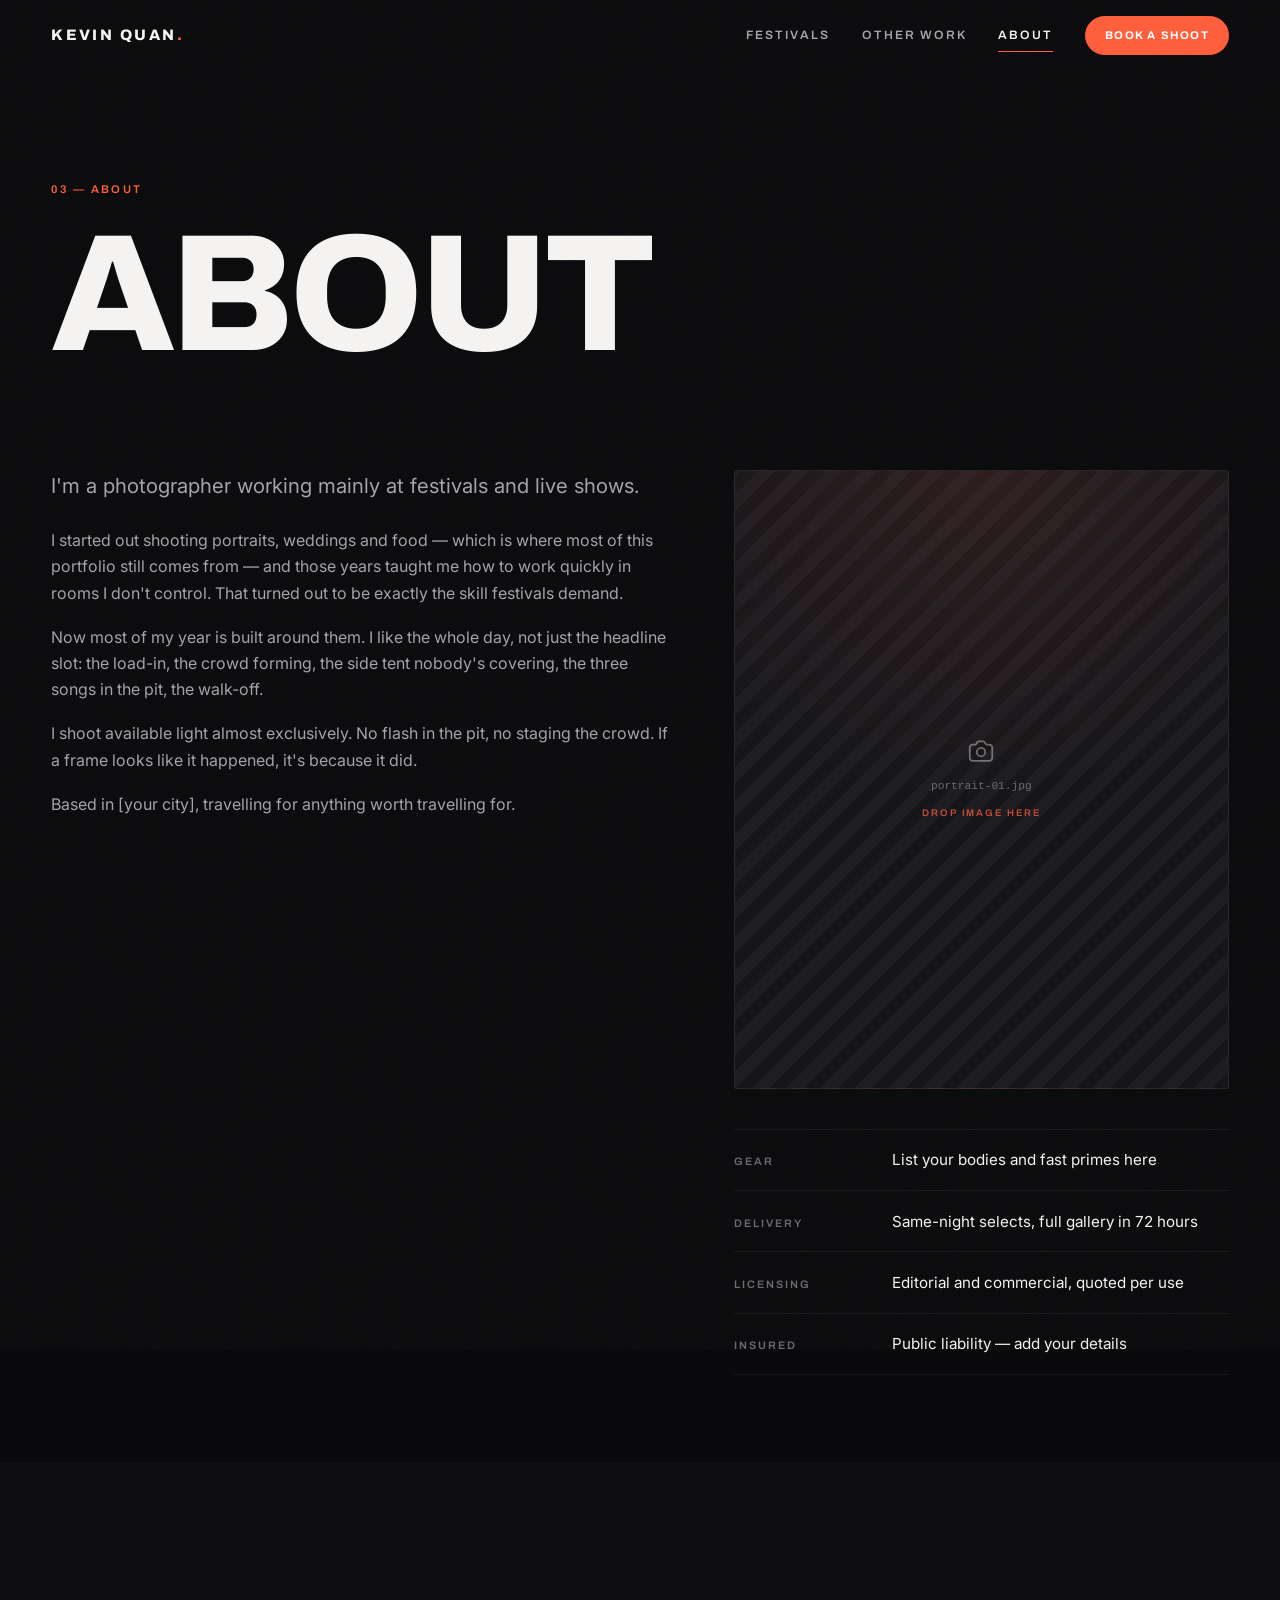
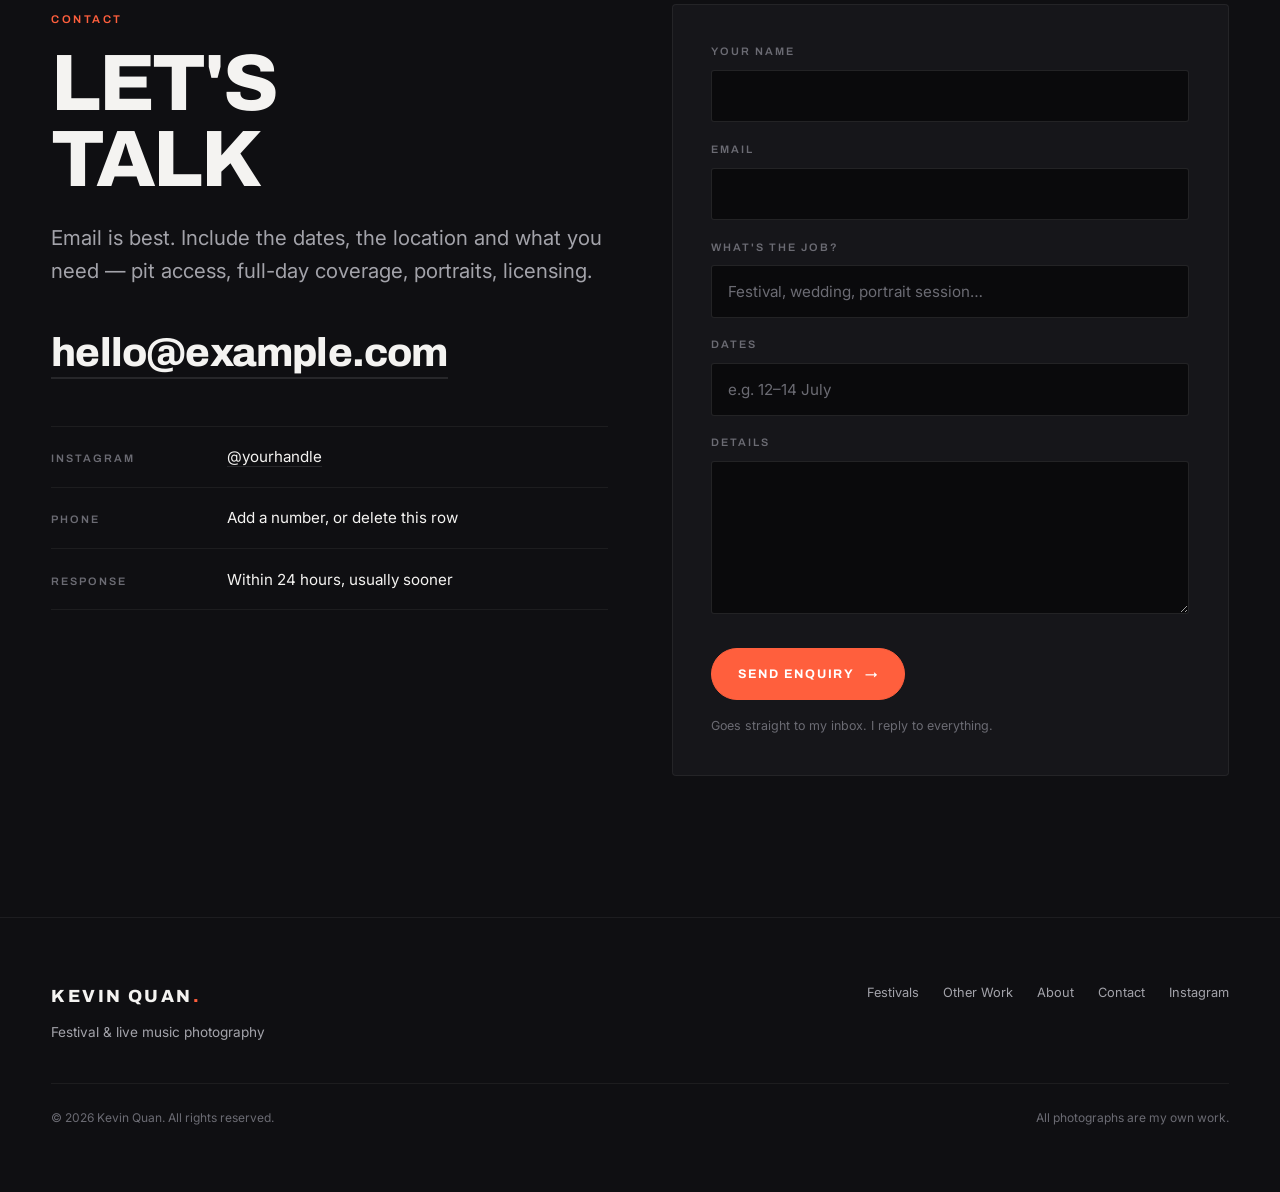
==== commit 78fadab5: "Collapsible categories, a Clubs category, and editable site text Collapsible categories   Category s" ====
--- a/about.html
+++ b/about.html
@@ -40,8 +40,8 @@
 
   <section class="page-head">
     <div class="wrap">
-      <span class="eyebrow eyebrow--accent">03 — About</span>
-      <h1 class="display-xl">About</h1>
+      <span class="eyebrow eyebrow--accent" data-text="aboutEyebrow">03 — About</span>
+      <h1 class="display-xl" data-text-lines="aboutTitle">About</h1>
     </div>
   </section>
 
@@ -50,31 +50,33 @@
       <div class="split split--sidebar">
 
         <div class="prose" data-reveal>
-          <!-- ▼ REWRITE THIS IN YOUR OWN WORDS. It's the part people actually
-                 read before they email you. Keep it short and specific. -->
-          <p class="lede" style="margin-bottom:1.5rem">
+          <!-- ▼ Edit this in the editor's Text tab (About → Bio), or in
+                 assets/js/content.js. It's the part people actually read
+                 before they email you. Keep it short and specific. -->
+          <p class="lede" style="margin-bottom:1.5rem" data-text="aboutLede">
             I'm a photographer working mainly at festivals and live shows.
           </p>
-          <p>
-            I started out shooting <strong>portraits, weddings and food</strong> —
-            which is where most of this portfolio still comes from — and those
-            years taught me how to work quickly in rooms I don't control. That
-            turned out to be exactly the skill festivals demand.
-          </p>
-          <p>
-            Now most of my year is built around them. I like the whole day, not
-            just the headline slot: the load-in, the crowd forming, the side
-            tent nobody's covering, the three songs in the pit, the walk-off.
-          </p>
-          <p>
-            I shoot available light almost exclusively. No flash in the pit, no
-            staging the crowd. If a frame looks like it happened, it's because
-            it did.
-          </p>
-          <p>
-            Based in <strong>[your city]</strong>, travelling for anything worth
-            travelling for.
-          </p>
+          <div data-text-body="aboutBody">
+            <p>
+              I started out shooting portraits, weddings and food — which is
+              where most of this portfolio still comes from — and those years
+              taught me how to work quickly in rooms I don't control. That
+              turned out to be exactly the skill festivals demand.
+            </p>
+            <p>
+              Now most of my year is built around them. I like the whole day, not
+              just the headline slot: the load-in, the crowd forming, the side
+              tent nobody's covering, the three songs in the pit, the walk-off.
+            </p>
+            <p>
+              I shoot available light almost exclusively. No flash in the pit, no
+              staging the crowd. If a frame looks like it happened, it's because
+              it did.
+            </p>
+            <p>
+              Based in [your city], travelling for anything worth travelling for.
+            </p>
+          </div>
         </div>
 
         <div data-reveal style="--i:1">
@@ -83,20 +85,20 @@
 
           <dl class="facts">
             <div class="facts__row">
-              <dt>Gear</dt>
-              <dd>List your bodies and fast primes here</dd>
-            </div>
-            <div class="facts__row">
-              <dt>Delivery</dt>
-              <dd>Same-night selects, full gallery in 72 hours</dd>
-            </div>
-            <div class="facts__row">
-              <dt>Licensing</dt>
-              <dd>Editorial and commercial, quoted per use</dd>
-            </div>
-            <div class="facts__row">
-              <dt>Insured</dt>
-              <dd>Public liability — add your details</dd>
+              <dt data-text="aboutFact1Label">Gear</dt>
+              <dd data-text="aboutFact1Value">List your bodies and fast primes here</dd>
+            </div>
+            <div class="facts__row">
+              <dt data-text="aboutFact2Label">Delivery</dt>
+              <dd data-text="aboutFact2Value">Same-night selects, full gallery in 72 hours</dd>
+            </div>
+            <div class="facts__row">
+              <dt data-text="aboutFact3Label">Licensing</dt>
+              <dd data-text="aboutFact3Value">Editorial and commercial, quoted per use</dd>
+            </div>
+            <div class="facts__row">
+              <dt data-text="aboutFact4Label">Insured</dt>
+              <dd data-text="aboutFact4Value">Public liability — add your details</dd>
             </div>
           </dl>
         </div>
@@ -111,29 +113,29 @@
       <div class="split">
 
         <div data-reveal>
-          <span class="eyebrow eyebrow--accent">Contact</span>
-          <h2 class="display-lg" style="margin:1rem 0 1.5rem">Let's<br>talk</h2>
-          <p class="lede" style="margin-bottom:2rem">
+          <span class="eyebrow eyebrow--accent" data-text="contactEyebrow">Contact</span>
+          <h2 class="display-lg" style="margin:1rem 0 1.5rem" data-text-lines="contactTitle">Let's<br>talk</h2>
+          <p class="lede" style="margin-bottom:2rem" data-text="contactLede">
             Email is best. Include the dates, the location and what you need —
             pit access, full-day coverage, portraits, licensing.
           </p>
 
           <p style="margin-bottom:2rem">
-            <a class="mail-link" href="mailto:hello@example.com">hello@example.com</a>
+            <a class="mail-link" data-text-mail="email" href="mailto:hello@example.com">hello@example.com</a>
           </p>
 
           <dl class="facts">
             <div class="facts__row">
               <dt>Instagram</dt>
-              <dd><a href="https://instagram.com/" rel="me noopener" target="_blank" style="border-bottom:1px solid var(--line)">@yourhandle</a></dd>
-            </div>
-            <div class="facts__row">
-              <dt>Phone</dt>
-              <dd>Add a number, or delete this row</dd>
-            </div>
-            <div class="facts__row">
-              <dt>Response</dt>
-              <dd>Within 24 hours, usually sooner</dd>
+              <dd><a href="https://instagram.com/" rel="me noopener" target="_blank" style="border-bottom:1px solid var(--line)" data-text="instagramHandle">@yourhandle</a></dd>
+            </div>
+            <div class="facts__row">
+              <dt data-text="contactFact1Label">Phone</dt>
+              <dd data-text="contactFact1Value">Add a number, or delete this row</dd>
+            </div>
+            <div class="facts__row">
+              <dt data-text="contactFact2Label">Response</dt>
+              <dd data-text="contactFact2Value">Within 24 hours, usually sooner</dd>
             </div>
           </dl>
         </div>
@@ -201,23 +203,24 @@
     <div class="footer__grid">
       <div>
         <p class="footer__brand">Kevin Quan<i>.</i></p>
-        <p class="muted" style="font-size:0.85rem">Festival &amp; live music photography</p>
+        <p class="muted" style="font-size:0.85rem" data-text="tagline">Festival &amp; live music photography</p>
       </div>
       <nav class="footer__nav" aria-label="Footer">
         <a href="festivals.html">Festivals</a>
         <a href="work.html">Other Work</a>
         <a href="about.html">About</a>
         <a href="#contact">Contact</a>
-        <a href="https://instagram.com/" rel="me noopener" target="_blank">Instagram</a>
+        <a href="https://instagram.com/" data-text-href="instagramUrl" rel="me noopener" target="_blank">Instagram</a>
       </nav>
     </div>
     <div class="footer__bottom">
       <span>© <span data-year>2026</span> Kevin Quan. All rights reserved.</span>
-      <span>All photographs are my own work.</span>
+      <span data-text="footerNote">All photographs are my own work.</span>
     </div>
   </div>
 </footer>
 
+<script src="assets/js/content.js"></script>
 <script src="assets/js/photos.js"></script>
 <script src="assets/js/site.js"></script>
 </body>
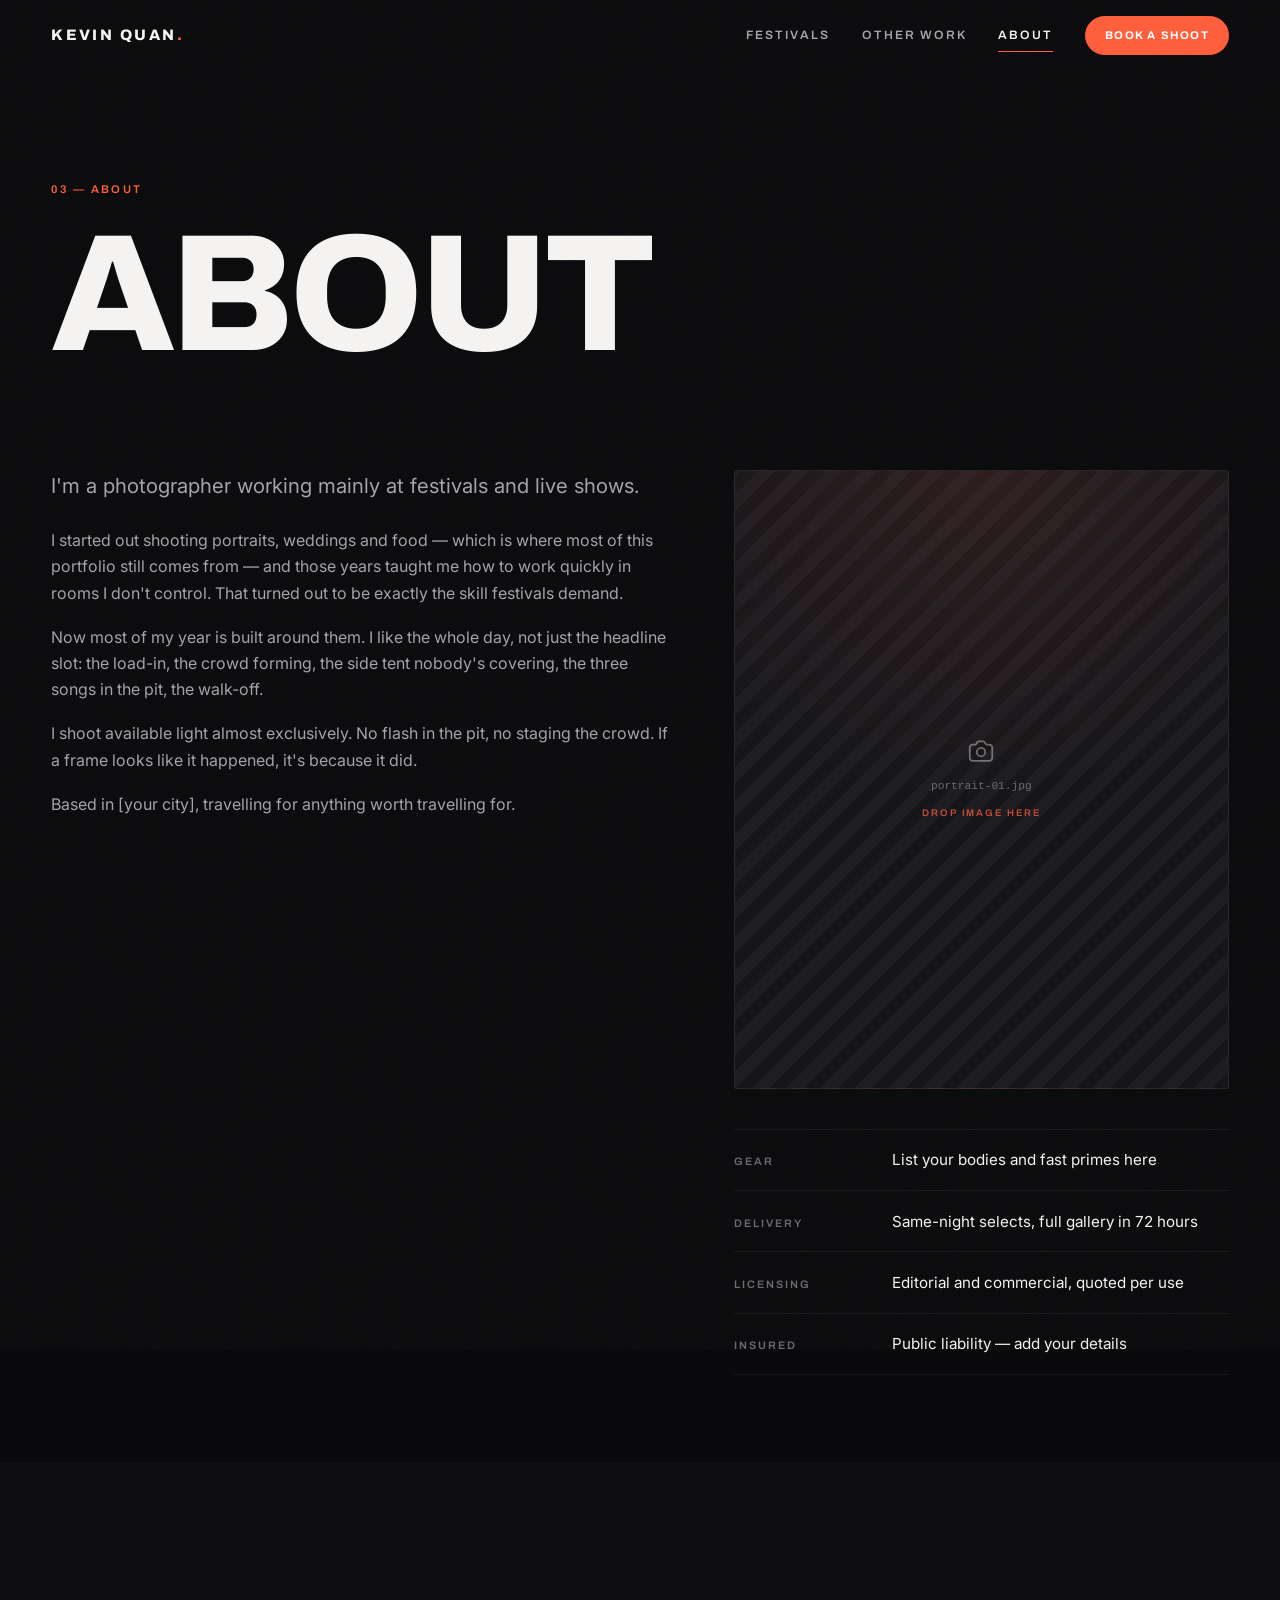
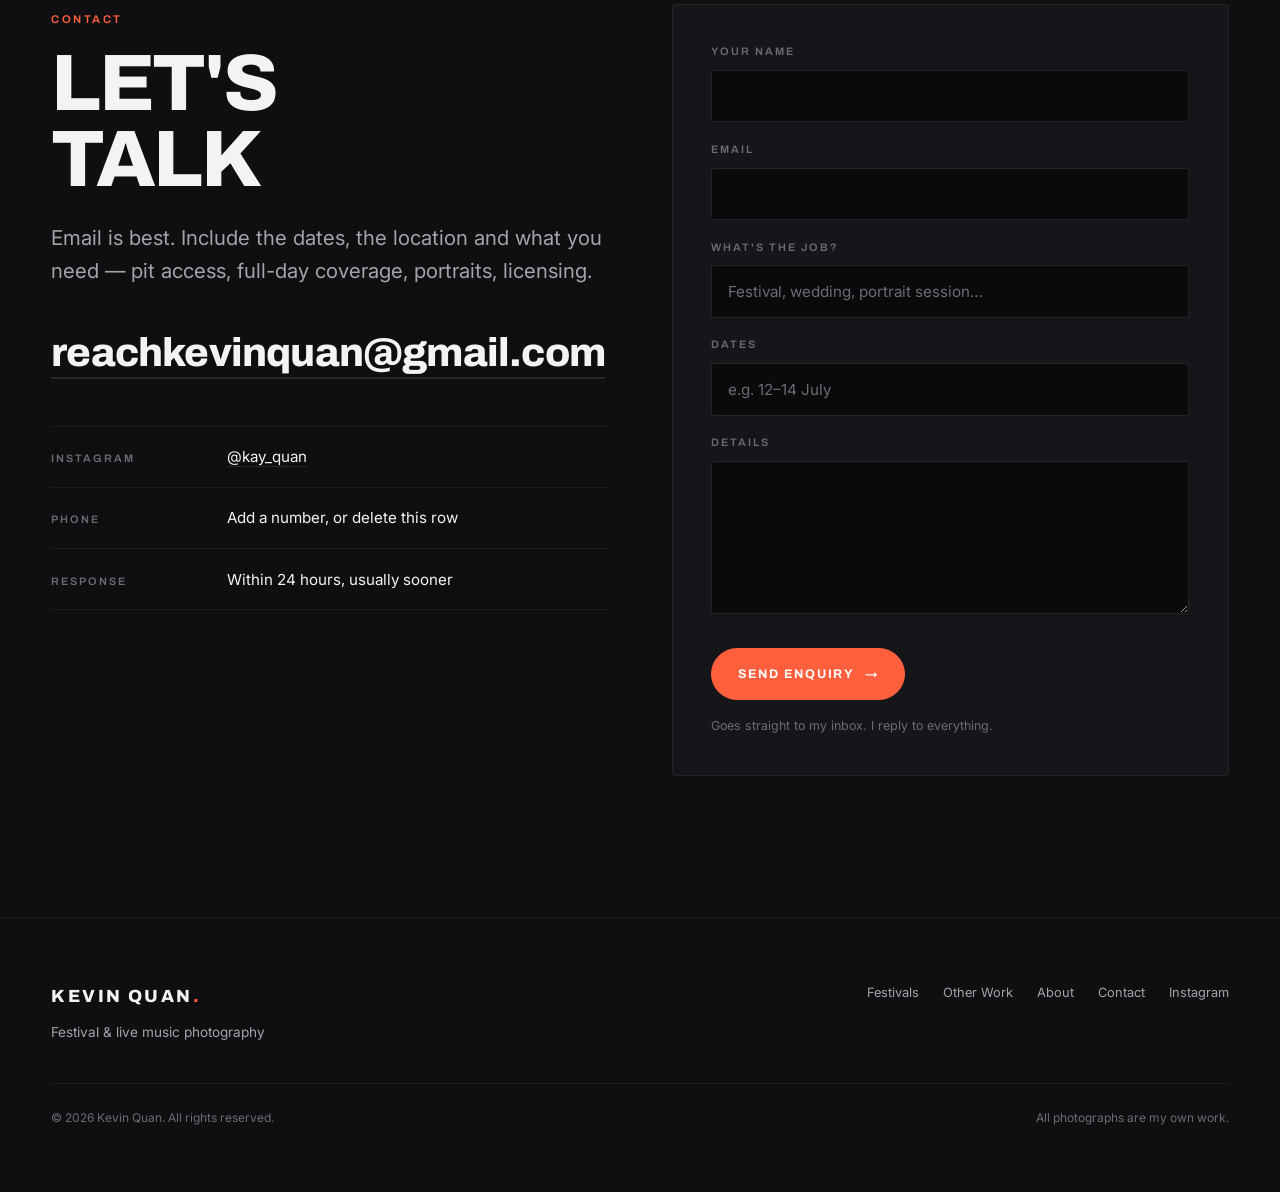
==== commit b5e14567: "Editable lists and on/off switches for optional blocks Two ways to add and remove things, for the tw" ====
--- a/about.html
+++ b/about.html
@@ -81,9 +81,9 @@
 
         <div data-reveal style="--i:1">
           <!-- Optional portrait of you. Drop a file at this path and it appears. -->
-          <div class="split__media" data-card-media="portraits"></div>
-
-          <dl class="facts">
+          <div class="split__media" data-card-media="portraits" data-show="aboutPortrait"></div>
+
+          <dl class="facts" data-text-list="aboutFacts" data-show="aboutFacts">
             <div class="facts__row">
               <dt data-text="aboutFact1Label">Gear</dt>
               <dd data-text="aboutFact1Value">List your bodies and fast primes here</dd>
@@ -124,18 +124,24 @@
             <a class="mail-link" data-text-mail="email" href="mailto:hello@example.com">hello@example.com</a>
           </p>
 
+          <!-- Instagram sits in its own list because its value is a link, and
+               the editable rows below replace their list's contents wholesale. -->
           <dl class="facts">
             <div class="facts__row">
               <dt>Instagram</dt>
-              <dd><a href="https://instagram.com/" rel="me noopener" target="_blank" style="border-bottom:1px solid var(--line)" data-text="instagramHandle">@yourhandle</a></dd>
-            </div>
-            <div class="facts__row">
-              <dt data-text="contactFact1Label">Phone</dt>
-              <dd data-text="contactFact1Value">Add a number, or delete this row</dd>
-            </div>
-            <div class="facts__row">
-              <dt data-text="contactFact2Label">Response</dt>
-              <dd data-text="contactFact2Value">Within 24 hours, usually sooner</dd>
+              <dd><a href="https://instagram.com/" data-text-href="instagramUrl" rel="me noopener" target="_blank" style="border-bottom:1px solid var(--line)" data-text="instagramHandle">@yourhandle</a></dd>
+            </div>
+          </dl>
+
+          <dl class="facts" data-text-list="contactFacts" data-show="contactFacts"
+              style="margin-top:0; border-top:0">
+            <div class="facts__row">
+              <dt>Phone</dt>
+              <dd>Add a number, or delete this row</dd>
+            </div>
+            <div class="facts__row">
+              <dt>Response</dt>
+              <dd>Within 24 hours, usually sooner</dd>
             </div>
           </dl>
         </div>
@@ -154,7 +160,7 @@
              rather not bother, delete this whole <div> — the email address
              on the left is enough for most photographers.
         =================================================================== -->
-        <div data-reveal style="--i:1">
+        <div data-reveal style="--i:1" data-show="contactForm">
           <form class="form" action="https://formspree.io/f/YOUR_FORM_ID" method="POST">
             <div class="field">
               <label for="name">Your name</label>
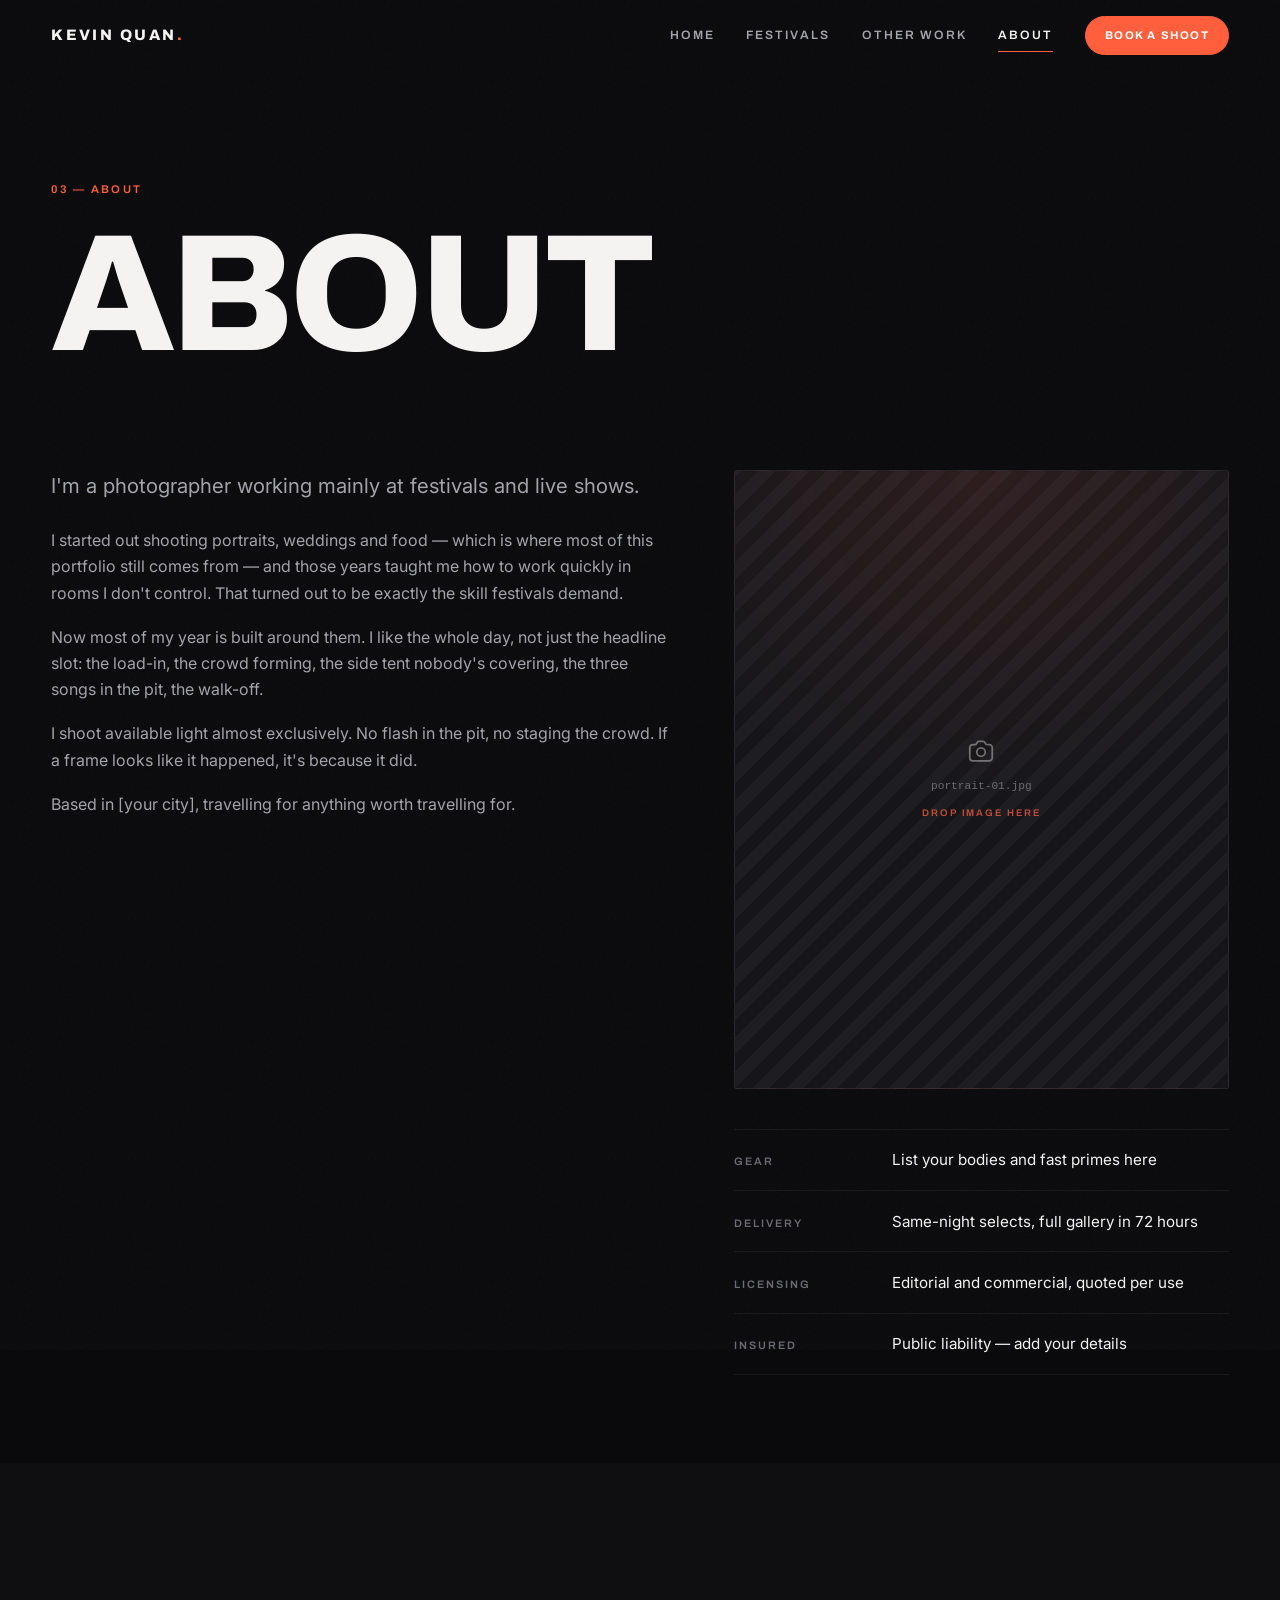
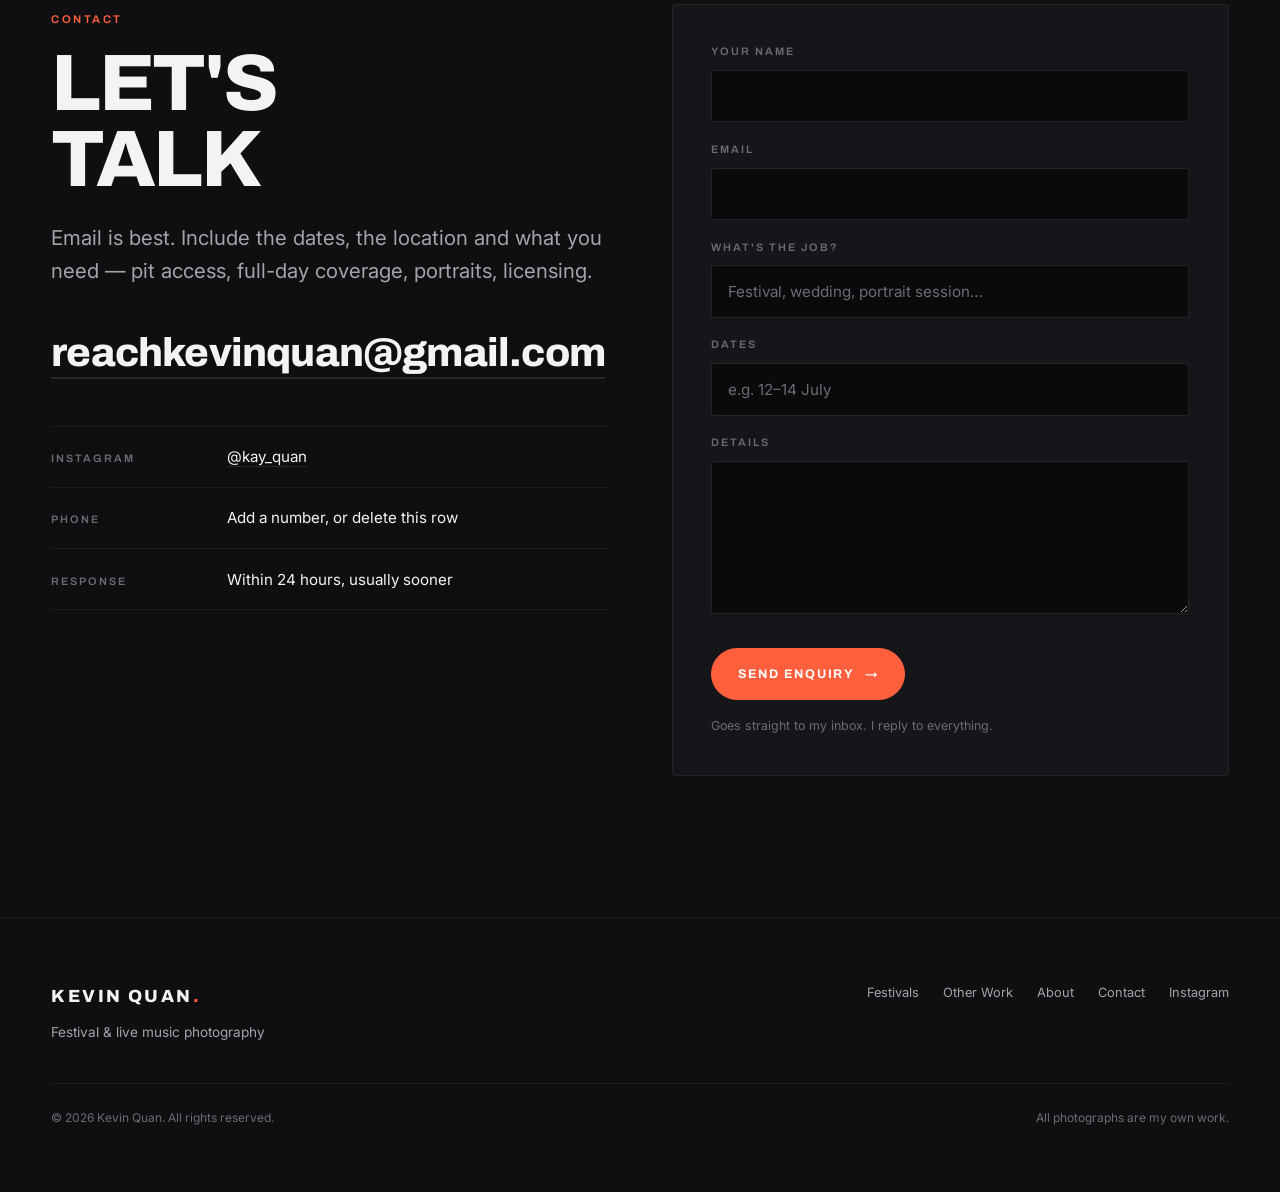
==== commit a2859f52: "." ====
--- a/about.html
+++ b/about.html
@@ -25,6 +25,7 @@
   <div class="nav__inner">
     <a class="nav__brand" href="index.html">Kevin Quan<i>.</i></a>
     <nav class="nav__links" aria-label="Main">
+      <a href="index.html" data-nav="home">Home</a>
       <a href="festivals.html" data-nav="festivals">Festivals</a>
       <a href="work.html" data-nav="work">Other Work</a>
       <a href="about.html" data-nav="about">About</a>
--- a/assets/css/style.css
+++ b/assets/css/style.css
@@ -54,6 +54,9 @@
   --ease-out:    cubic-bezier(0.16, 1, 0.3, 1);
 
   --nav-h:       72px;
+
+  /* Largest a photo gets in the fullscreen viewer. */
+  --lb-max:      1040px;
 }
 
 /* ------------------------------------------------------- 2. RESET & BASE */
@@ -337,10 +340,12 @@
 .nav__links a:not(.btn):hover::after { transform: scaleX(1); transform-origin: left; }
 
 /* Current page */
+body[data-page="home"]      [data-nav="home"],
 body[data-page="festivals"] [data-nav="festivals"],
 body[data-page="work"]      [data-nav="work"],
 body[data-page="about"]     [data-nav="about"] { color: var(--text); }
 
+body[data-page="home"]      [data-nav="home"]::after,
 body[data-page="festivals"] [data-nav="festivals"]::after,
 body[data-page="work"]      [data-nav="work"]::after,
 body[data-page="about"]     [data-nav="about"]::after { transform: scaleX(1); }
@@ -371,15 +376,39 @@
 @media (max-width: 800px) {
   .nav__toggle { display: block; }
 
+  /* backdrop-filter makes an element a containing block for its
+     fixed-position descendants, so while the nav is blurred this panel's
+     inset:0 resolves against the 72px header instead of the viewport - the
+     menu gets crammed into the bar and spills out of it, unscrollable.
+     Opening the menu locks body scrolling, which snaps the page to the top
+     and removes .is-stuck - but the blur is mid-transition for another
+     450ms, and a transitioning filter traps fixed children just as firmly
+     as a settled one. So this keys on the menu being open, never on the
+     stuck class, and kills the transition so the blur is gone in the same
+     frame the panel is laid out. */
+  body.menu-open .nav {
+    background: transparent;
+    backdrop-filter: none;
+    -webkit-backdrop-filter: none;
+    transition: none;
+    border-bottom-color: transparent;
+  }
+
   .nav__links {
     position: fixed;
     inset: 0;
     flex-direction: column;
     align-items: flex-start;
-    justify-content: center;
+    /* Top-aligned, not centred. Centred flex content that outgrows its box
+       overflows past the top edge and cannot be scrolled back to, which on a
+       short phone is exactly where the links ended up. */
+    justify-content: flex-start;
     gap: 0.5rem;
-    padding: 0 var(--gutter);
+    padding: calc(var(--nav-h) + 2rem) var(--gutter) 3rem;
     background: var(--bg);
+    overflow-y: auto;
+    overscroll-behavior: contain;
+    -webkit-overflow-scrolling: touch;
     opacity: 0;
     visibility: hidden;
     transition: opacity 0.4s var(--ease), visibility 0.4s;
@@ -405,12 +434,13 @@
   body.menu-open .nav__links a:nth-child(1) { transition-delay: 0.08s; }
   body.menu-open .nav__links a:nth-child(2) { transition-delay: 0.14s; }
   body.menu-open .nav__links a:nth-child(3) { transition-delay: 0.20s; }
+  body.menu-open .nav__links a:nth-child(4) { transition-delay: 0.26s; }
 
   .nav__links .btn {
     margin-top: 2rem;
     opacity: 0;
     transform: translateY(18px);
-    transition: opacity 0.5s var(--ease) 0.26s, transform 0.5s var(--ease) 0.26s;
+    transition: opacity 0.5s var(--ease) 0.32s, transform 0.5s var(--ease) 0.32s;
   }
   body.menu-open .nav__links .btn { opacity: 1; transform: none; }
 }
@@ -661,8 +691,13 @@
   pointer-events: none;
 }
 
+/* Nothing written for this photo, so nothing is drawn over it - not even the
+   darkening gradient, which exists only to make caption text readable. */
+.tile--bare .tile__btn::after { content: none; }
+
 @media (hover: hover) {
   .tile__btn { transition: transform 0.55s var(--ease); }
+
   .tile__btn:hover { transform: translateY(-5px); }
   .tile__btn:hover img { transform: scale(1.055); }
   .tile__btn:hover::after { opacity: 1; }
@@ -1121,12 +1156,18 @@
   position: relative;
   display: grid;
   place-items: center;
-  padding-inline: var(--gutter);
+  padding: clamp(0.5rem, 2vh, 1.75rem) var(--gutter);
   min-height: 0;
 }
 
+/* Capped rather than filling the screen: a photo reads better with some dark
+   around it, and the caption underneath stays in view. Raise --lb-max if you
+   want them bigger. */
 .lb__img {
-  max-width: 100%;
+  max-width: min(100%, var(--lb-max));
+  /* 100% here is the viewer's middle row, already sized around the bar and
+     caption, so no vh arithmetic that a collapsing phone toolbar can break.
+     Vertical breathing room comes from the stage padding above. */
   max-height: 100%;
   width: auto;
   height: auto;
